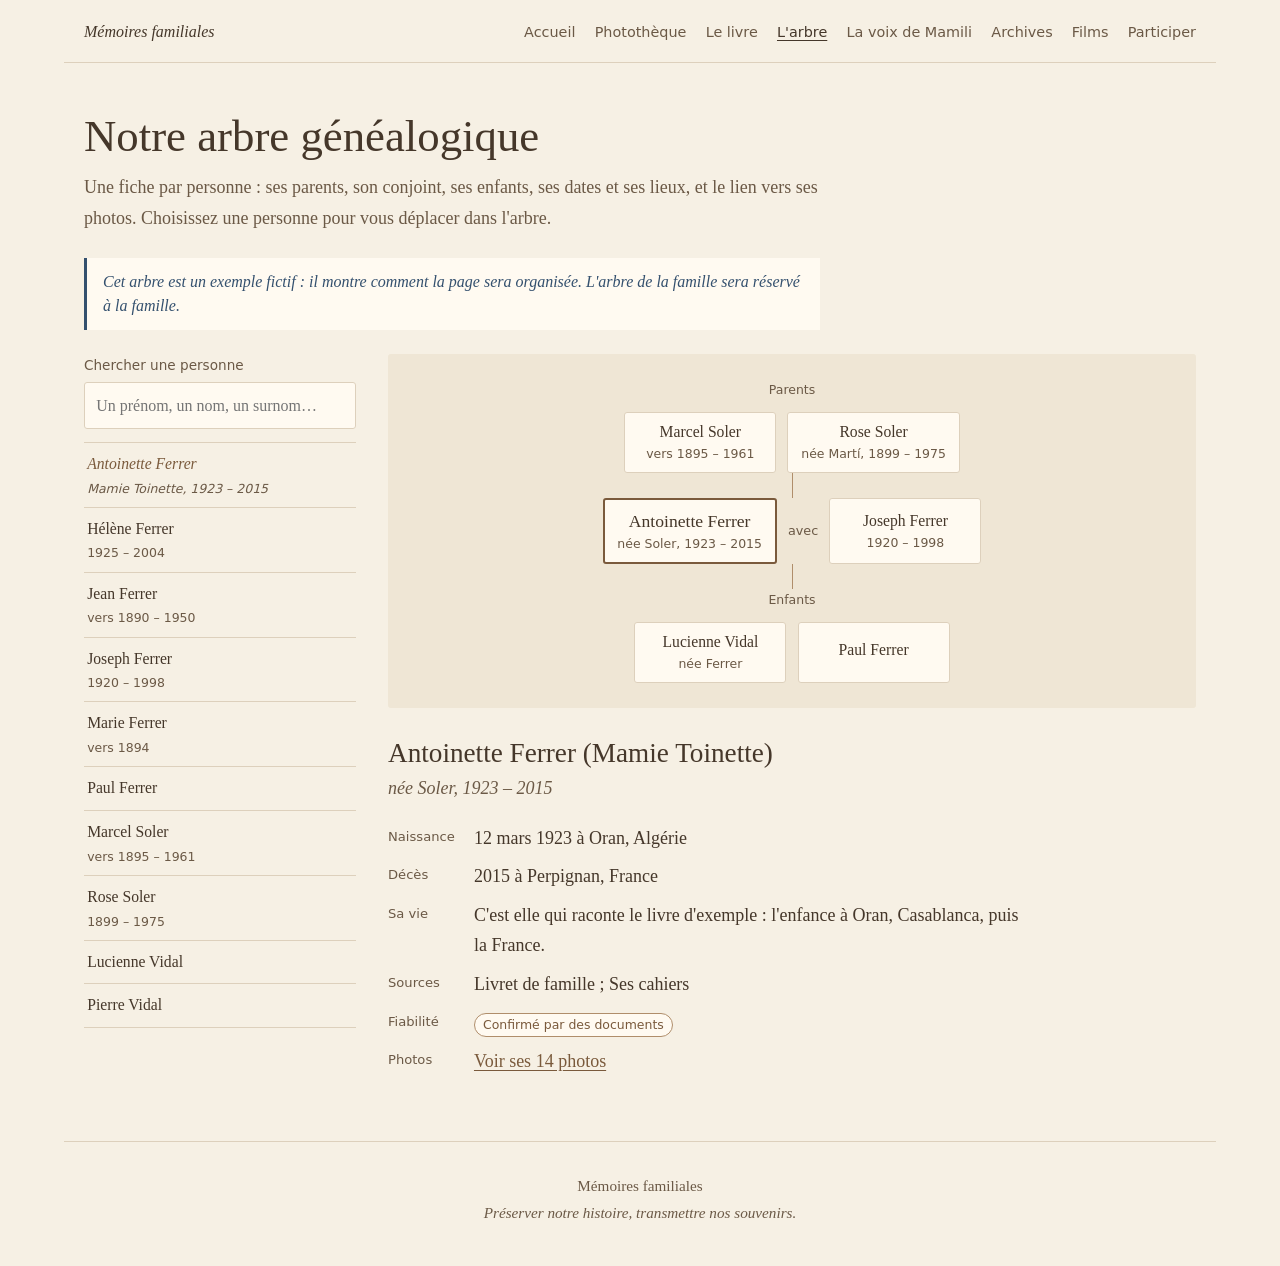
==== arbre/index.html @ 94284a83 "Structure des autres rubriques : livre, arbre, voix, archives, films, participer - Menu commun const" ====
<!DOCTYPE html>
<html lang="fr">
<head>
<meta charset="UTF-8">
<meta name="viewport" content="width=device-width, initial-scale=1">
<title>Arbre généalogique — Mémoires familiales</title>
<meta name="description" content="L'arbre généalogique de la famille : une fiche par personne, avec ses liens de parenté et ses photos.">
<meta name="robots" content="noindex">
<link rel="icon" href="../assets/img/favicon.svg" type="image/svg+xml">
<link rel="stylesheet" href="../assets/css/site.css">
<link rel="stylesheet" href="../assets/css/rubriques.css">
</head>
<body data-racine="../" data-page="arbre">

<header class="bandeau">
  <a class="bandeau__nom" href="../index.html">Mémoires familiales</a>
  <nav aria-label="Navigation principale" data-nav><a href="../index.html">Accueil</a></nav>
</header>

<main class="page arbre">
  <div class="tete">
    <h1>Notre arbre généalogique</h1>
    <p class="resume">Une fiche par personne : ses parents, son conjoint, ses enfants, ses dates et ses lieux, et le lien vers ses photos. Choisissez une personne pour vous déplacer dans l'arbre.</p>
  </div>

  <p class="avis" id="avis" hidden></p>

  <div class="arbre-grille">
    <details class="index-personnes" id="index-personnes" open>
      <summary>Toutes les personnes</summary>
      <div class="champ-recherche">
        <label for="q-personne">Chercher une personne</label>
        <input id="q-personne" type="search" autocomplete="off" placeholder="Un prénom, un nom, un surnom…">
      </div>
      <ul class="liste-personnes" id="liste-personnes"></ul>
    </details>
    <div>
      <div class="famille" id="famille" aria-live="polite"></div>
      <article class="fiche-personne" id="fiche-personne"></article>
    </div>
  </div>
</main>

<footer class="pied">
  <p>Mémoires familiales</p>
  <em>Préserver notre histoire, transmettre nos souvenirs.</em>
</footer>

<script src="../assets/js/site.js"></script>
<script src="../data/demo/arbre.js"></script>
<script src="../prive/arbre.js" onerror="this.remove()"></script>
<script src="../data/demo/photos.js"></script>
<script src="../prive/photos.js" onerror="this.remove()"></script>
<script src="../assets/js/arbre.js"></script>
</body>
</html>
---- assets/css/site.css ----
/* Mémoires familiales — styles communs
   Palette tirée du livre : papier, encre sépia, café au lait, et le bleu
   du stylo qui a écrit au dos des photos. */

:root {
  --papier: #f6f0e4;
  --carton: #fffaf1;
  --encre: #45372a;
  --encre-douce: #6b5946;
  --cafe: #b08e6b;
  --cafe-fonce: #7a5a3c;
  --filet: #ddd0bc;
  --stylo: #34506e;

  --serif: "Iowan Old Style", "Palatino Linotype", Palatino, "Book Antiqua", Georgia, serif;
  --sans: system-ui, -apple-system, "Segoe UI", Roboto, "Helvetica Neue", sans-serif;

  --mesure: 36rem;
  --large: 72rem;
}

*, *::before, *::after { box-sizing: border-box; }

html { -webkit-text-size-adjust: 100%; }

body {
  margin: 0;
  background: var(--papier);
  color: var(--encre);
  font-family: var(--serif);
  font-size: 1.125rem;
  line-height: 1.7;
}

img { max-width: 100%; display: block; }

[hidden] { display: none !important; }

a { color: var(--cafe-fonce); text-underline-offset: 0.18em; text-decoration-thickness: 1px; }
a:hover { color: var(--encre); }

:focus-visible {
  outline: 2px solid var(--stylo);
  outline-offset: 3px;
  border-radius: 2px;
}

.visuellement-cache {
  position: absolute !important;
  width: 1px; height: 1px;
  overflow: hidden;
  clip: rect(0 0 0 0);
  white-space: nowrap;
}

/* ---------- Bandeau du site ---------- */

.bandeau {
  position: relative;
  display: flex;
  align-items: baseline;
  justify-content: space-between;
  gap: 1rem;
  max-width: var(--large);
  margin: 0 auto;
  padding: 1.1rem 1.25rem;
  border-bottom: 1px solid var(--filet);
}

.bandeau__nom {
  flex: none;
  font-size: 1rem;
  font-style: italic;
  color: var(--encre);
  text-decoration: none;
}

.bandeau nav ul {
  display: flex;
  flex-wrap: wrap;
  justify-content: flex-end;
  gap: 0.3rem 1.2rem;
  margin: 0;
  padding: 0;
  list-style: none;
  font-family: var(--sans);
  font-size: 0.9rem;
}

.bandeau nav a { color: var(--encre-douce); text-decoration: none; white-space: nowrap; }
.bandeau nav a:hover { color: var(--encre); text-decoration: underline; }
.bandeau nav a[aria-current="page"] { color: var(--encre); text-decoration: underline; }

.menu-bouton {
  display: none;
  padding: 0.35rem 0.8rem;
  border: 1px solid var(--filet);
  border-radius: 3px;
  background: var(--carton);
  color: var(--encre);
  font-family: var(--sans);
  font-size: 0.9rem;
  cursor: pointer;
}

@media (max-width: 62rem) {
  .bandeau { align-items: center; }
  .menu-bouton { display: inline-block; }
  .bandeau nav ul {
    position: absolute;
    top: 100%;
    left: 0;
    right: 0;
    z-index: 30;
    display: none;
    flex-direction: column;
    gap: 0;
    padding: 0.4rem 1.25rem 0.8rem;
    background: var(--papier);
    border-bottom: 1px solid var(--filet);
    box-shadow: 0 8px 16px rgba(69, 55, 42, 0.12);
    font-size: 1rem;
  }
  .bandeau nav ul.ouvert { display: flex; }
  .bandeau nav li a { display: block; padding: 0.6rem 0; border-bottom: 1px solid var(--filet); }
  .bandeau nav li:last-child a { border-bottom: 0; }
}

/* ---------- En-tête des pages intérieures ---------- */

.page {
  max-width: var(--large);
  margin: 0 auto;
  padding: 0 1.25rem;
}

.tete { padding: 3rem 0 1.5rem; max-width: 46rem; }

.tete h1 {
  margin: 0;
  font-size: clamp(2rem, 5vw, 2.8rem);
  font-weight: normal;
  line-height: 1.15;
}

.resume { margin: 0.6rem 0 0; color: var(--encre-douce); }

.avis {
  margin: 0 0 1.5rem;
  padding: 0.75rem 1rem;
  max-width: 46rem;
  border-left: 3px solid var(--stylo);
  background: var(--carton);
  color: var(--stylo);
  font-size: 1rem;
  font-style: italic;
  line-height: 1.5;
}

@media (max-width: 46rem) {
  .tete { padding-top: 2rem; }
}

/* ---------- Pied de page ---------- */

.pied {
  max-width: var(--large);
  margin: 4rem auto 0;
  padding: 2rem 1.25rem 2.5rem;
  border-top: 1px solid var(--filet);
  text-align: center;
  color: var(--encre-douce);
  font-size: 0.95rem;
  line-height: 1.6;
}

.pied p { margin: 0; }
.pied em { display: block; margin-top: 0.2rem; }

/* ---------- Boutons ---------- */

.bouton {
  display: inline-block;
  padding: 0.6rem 1.1rem;
  border: 1px solid var(--cafe-fonce);
  border-radius: 3px;
  background: var(--cafe-fonce);
  color: var(--carton);
  font-family: var(--sans);
  font-size: 0.95rem;
  text-decoration: none;
  cursor: pointer;
}

.bouton:hover { background: var(--encre); border-color: var(--encre); color: var(--carton); }

.bouton--discret {
  background: transparent;
  color: var(--cafe-fonce);
}

.bouton--discret:hover { background: var(--carton); color: var(--encre); border-color: var(--encre); }

/* bouton qui a l'air d'un lien */
.lien-effacer {
  padding: 0.25rem 0.4rem;
  border: 0;
  background: none;
  color: var(--cafe-fonce);
  font-family: var(--sans);
  font-size: 0.85rem;
  text-decoration: underline;
  text-underline-offset: 0.18em;
  cursor: pointer;
}

@media (prefers-reduced-motion: reduce) {
  *, *::before, *::after {
    animation-duration: 0.01ms !important;
    animation-iteration-count: 1 !important;
    transition-duration: 0.01ms !important;
  }
}
---- assets/css/rubriques.css ----
/* Rubriques : le livre, l'arbre, la voix, les archives, les films, participer */

.bloc { margin: 2.5rem 0 0; }
.bloc > h2, .intertitre {
  margin: 0 0 1rem;
  font-size: 1.45rem;
  font-weight: normal;
}

.etiquette {
  display: inline-block;
  padding: 0.1rem 0.5rem;
  border: 1px solid var(--filet);
  border-radius: 999px;
  background: var(--carton);
  color: var(--encre-douce);
  font-family: var(--sans);
  font-size: 0.78rem;
  line-height: 1.5;
  white-space: nowrap;
}

.etiquette--prete { border-color: var(--cafe); color: var(--cafe-fonce); }

.liens-croises {
  display: flex;
  flex-wrap: wrap;
  gap: 0.2rem 1rem;
  margin-top: 0.3rem;
  font-family: var(--sans);
  font-size: 0.85rem;
}

.liens-croises a { color: var(--cafe-fonce); }

.champ-recherche { display: grid; gap: 0.35rem; max-width: 30rem; }
.champ-recherche label, .formulaire label > span, .formulaire legend {
  font-family: var(--sans);
  font-size: 0.85rem;
  color: var(--encre-douce);
}

.champ-recherche input, .formulaire input[type="text"], .formulaire select, .formulaire textarea {
  width: 100%;
  padding: 0.55rem 0.7rem;
  border: 1px solid var(--filet);
  border-radius: 3px;
  background: var(--carton);
  color: var(--encre);
  font: inherit;
  font-size: 1rem;
}

.champ-recherche input:focus, .formulaire input:focus, .formulaire select:focus, .formulaire textarea:focus {
  border-color: var(--cafe-fonce);
  outline: none;
  box-shadow: 0 0 0 2px rgba(52, 80, 110, 0.35);
}

.discret { color: var(--encre-douce); font-size: 0.95rem; }
.vide-rubrique { padding: 2rem 0; color: var(--encre-douce); font-style: italic; }

/* ---------- Le livre : le sommaire ---------- */

.sommaire-livre { max-width: 46rem; }

.sommaire-livre .liminaire,
.sommaire-livre .chapitre {
  padding: 0.75rem 0;
  border-bottom: 1px solid var(--filet);
}

.sommaire-livre .ligne {
  display: flex;
  align-items: baseline;
  gap: 0.6rem;
}

.sommaire-livre .ligne::after {
  content: "";
  order: 2;
  flex: 1;
  min-width: 1.5rem;
  border-bottom: 1px dotted var(--cafe);
  transform: translateY(-0.3em);
}

.sommaire-livre .numero {
  flex: none;
  min-width: 2.2rem;
  font-family: var(--sans);
  font-size: 0.85rem;
  color: var(--encre-douce);
}

.sommaire-livre .titre-chapitre { font-size: 1.08rem; }
.sommaire-livre .page-livre { order: 3; font-family: var(--sans); font-size: 0.85rem; color: var(--encre-douce); white-space: nowrap; }
.sommaire-livre .liens-croises { padding-left: 2.8rem; }

.partie { margin-top: 2.2rem; }
.partie h2 {
  margin: 0 0 0.3rem;
  padding-bottom: 0.5rem;
  border-bottom: 1px solid var(--cafe);
  font-size: 1.35rem;
  font-weight: normal;
}

.partie h2 small {
  display: block;
  font-family: var(--sans);
  font-size: 0.8rem;
  color: var(--encre-douce);
}

/* ---------- L'arbre ---------- */

.arbre-grille {
  display: grid;
  grid-template-columns: minmax(14rem, 17rem) minmax(0, 1fr);
  gap: 2rem;
  align-items: start;
}

.index-personnes { position: sticky; top: 1rem; }
.index-personnes summary { display: none; }

.liste-personnes {
  max-height: 70vh;
  overflow: auto;
  margin: 0.8rem 0 0;
  padding: 0;
  list-style: none;
  border-top: 1px solid var(--filet);
}

.liste-personnes button {
  display: block;
  width: 100%;
  padding: 0.5rem 0.2rem;
  border: 0;
  border-bottom: 1px solid var(--filet);
  background: none;
  color: var(--encre);
  font: inherit;
  font-size: 0.98rem;
  text-align: left;
  cursor: pointer;
}

.liste-personnes button small { display: block; font-family: var(--sans); font-size: 0.78rem; color: var(--encre-douce); }
.liste-personnes button:hover { color: var(--cafe-fonce); }
.liste-personnes button[aria-current="true"] { color: var(--cafe-fonce); font-style: italic; }

.famille {
  display: grid;
  gap: 1.6rem;
  padding: 1.6rem 1rem;
  background: #efe6d5;
  border-radius: 3px;
}

.rang { position: relative; display: flex; flex-wrap: wrap; justify-content: center; gap: 0.7rem; }
.rang + .rang::before {
  content: "";
  position: absolute;
  top: -1.6rem;
  left: 50%;
  height: 1.6rem;
  border-left: 1px solid var(--cafe);
}

.rang__titre {
  flex-basis: 100%;
  text-align: center;
  font-family: var(--sans);
  font-size: 0.78rem;
  color: var(--encre-douce);
}

.carte-personne {
  min-width: 9.5rem;
  max-width: 15rem;
  padding: 0.6rem 0.8rem;
  border: 1px solid var(--filet);
  border-radius: 3px;
  background: var(--carton);
  color: var(--encre);
  font: inherit;
  font-size: 0.98rem;
  line-height: 1.3;
  text-align: center;
  cursor: pointer;
}

.carte-personne small { display: block; margin-top: 0.2rem; font-family: var(--sans); font-size: 0.78rem; color: var(--encre-douce); }
.carte-personne:hover { border-color: var(--cafe-fonce); }
.carte-personne--centre { border: 2px solid var(--cafe-fonce); cursor: default; font-size: 1.1rem; }
.carte-personne--vide { border-style: dashed; color: var(--encre-douce); cursor: default; font-style: italic; }
.lien-union { align-self: center; font-family: var(--sans); font-size: 0.8rem; color: var(--encre-douce); }

.fiche-personne { margin-top: 1.8rem; max-width: 40rem; }
.fiche-personne h2 { margin: 0; font-size: 1.7rem; font-weight: normal; line-height: 1.2; }
.fiche-personne .sous-nom { margin: 0.2rem 0 0; font-style: italic; color: var(--encre-douce); }
.fiche-personne dl { margin: 1.2rem 0 0; display: grid; grid-template-columns: max-content 1fr; gap: 0.5rem 1.2rem; }
.fiche-personne dt { font-family: var(--sans); font-size: 0.82rem; color: var(--encre-douce); padding-top: 0.2rem; }
.fiche-personne dd { margin: 0; }

/* ---------- La voix ---------- */

.groupe-chapitre { margin-top: 2.2rem; }
.groupe-chapitre > h2 { margin: 0 0 0.8rem; font-size: 1.3rem; font-weight: normal; }
.groupe-chapitre > h2 small { display: block; font-family: var(--sans); font-size: 0.8rem; color: var(--encre-douce); }

.extrait {
  display: grid;
  gap: 0.6rem;
  padding: 1.2rem 1.3rem;
  margin-bottom: 1rem;
  background: var(--carton);
  border: 1px solid var(--filet);
  border-radius: 3px;
  max-width: 46rem;
}

.extrait h3 { margin: 0; font-size: 1.2rem; font-weight: normal; }
.extrait .meta { font-family: var(--sans); font-size: 0.82rem; color: var(--encre-douce); }
.extrait p { margin: 0; line-height: 1.6; }
.extrait audio { width: 100%; }

.audio-absent {
  display: flex;
  align-items: center;
  gap: 0.6rem;
  padding: 0.6rem 0.8rem;
  border: 1px dashed var(--cafe);
  border-radius: 999px;
  font-family: var(--sans);
  font-size: 0.85rem;
  color: var(--encre-douce);
}

.audio-absent::before {
  content: "";
  width: 0;
  height: 0;
  border-left: 0.6rem solid var(--cafe);
  border-top: 0.38rem solid transparent;
  border-bottom: 0.38rem solid transparent;
}

.extrait details summary { cursor: pointer; font-family: var(--sans); font-size: 0.88rem; color: var(--cafe-fonce); }
.transcription {
  margin: 0.7rem 0 0;
  padding-left: 1rem;
  border-left: 2px solid var(--cafe);
  font-style: italic;
  line-height: 1.75;
}

/* ---------- Les archives ---------- */

.choix-type { display: flex; flex-wrap: wrap; gap: 0.45rem; margin: 1rem 0 0; }

.choix-type button {
  padding: 0.3rem 0.8rem;
  border: 1px solid var(--filet);
  border-radius: 999px;
  background: var(--carton);
  color: var(--encre);
  font-family: var(--sans);
  font-size: 0.85rem;
  cursor: pointer;
}

.choix-type button[aria-pressed="true"] { border-color: var(--cafe-fonce); background: var(--cafe-fonce); color: var(--carton); }

.grille-documents {
  display: grid;
  grid-template-columns: repeat(auto-fill, minmax(17rem, 1fr));
  gap: 1.2rem;
  margin: 1.5rem 0 0;
  padding: 0;
  list-style: none;
}

.document {
  display: grid;
  grid-template-rows: auto 1fr;
  height: 100%;
  border: 1px solid var(--filet);
  border-radius: 3px;
  background: var(--carton);
  overflow: hidden;
}

.document__visuel {
  display: grid;
  place-items: center;
  aspect-ratio: 5 / 2;
  background: #efe6d5;
}

.document__visuel svg { width: 3.4rem; height: 3.4rem; }
.document__visuel img { width: 100%; height: 100%; object-fit: cover; }
.document__texte { padding: 0.9rem 1rem 1.1rem; }
.document h3 { margin: 0.35rem 0 0; font-size: 1.1rem; font-weight: normal; line-height: 1.3; }
.document .meta { margin: 0.3rem 0 0; font-family: var(--sans); font-size: 0.82rem; color: var(--encre-douce); }
.document details { margin-top: 0.6rem; }
.document summary { cursor: pointer; font-family: var(--sans); font-size: 0.85rem; color: var(--cafe-fonce); }
.document details p { margin: 0.5rem 0 0; font-size: 0.98rem; line-height: 1.55; }

/* ---------- Les films ---------- */

.film {
  display: grid;
  grid-template-columns: minmax(0, 1.1fr) minmax(0, 1fr);
  gap: 1.5rem;
  padding: 1.4rem 0;
  border-bottom: 1px solid var(--filet);
}

.ecran {
  position: relative;
  display: grid;
  place-items: center;
  aspect-ratio: 4 / 3;
  border: 6px solid #2f261d;
  border-radius: 4px;
  background: radial-gradient(ellipse at center, #b59a76 0%, #6f5a43 70%, #3d3125 100%);
  color: #f6f0e4;
}

.ecran video { width: 100%; height: 100%; object-fit: contain; background: #1d1813; }
.ecran__lecture {
  width: 0;
  height: 0;
  border-left: 1.6rem solid rgba(246, 240, 228, 0.85);
  border-top: 1rem solid transparent;
  border-bottom: 1rem solid transparent;
  margin-left: 0.4rem;
}

.ecran__statut {
  position: absolute;
  left: 0.7rem;
  bottom: 0.6rem;
  font-family: var(--sans);
  font-size: 0.8rem;
}

.film h2 { margin: 0; font-size: 1.4rem; font-weight: normal; }
.film .meta { margin: 0.3rem 0 0; font-family: var(--sans); font-size: 0.85rem; color: var(--encre-douce); }
.film p { margin: 0.7rem 0 0; }
.sequences { margin: 0.9rem 0 0; padding: 0; list-style: none; }
.sequences li { display: flex; align-items: baseline; gap: 0.8rem; padding: 0.35rem 0; border-bottom: 1px dotted var(--filet); }
.sequences time { min-width: 3rem; font-family: var(--sans); font-size: 0.85rem; color: var(--encre-douce); }

/* ---------- Participer ---------- */

.formulaire { display: grid; gap: 1.3rem; max-width: 38rem; margin-top: 1rem; }
.formulaire fieldset { margin: 0; padding: 0; border: 0; }
.formulaire legend { margin-bottom: 0.5rem; }
.formulaire label { display: grid; gap: 0.35rem; }
.formulaire textarea { min-height: 8rem; resize: vertical; line-height: 1.5; }

.types-contribution { display: grid; grid-template-columns: repeat(auto-fit, minmax(15rem, 1fr)); gap: 0.6rem; }

.types-contribution label {
  display: flex;
  gap: 0.6rem;
  align-items: flex-start;
  padding: 0.75rem 0.9rem;
  border: 1px solid var(--filet);
  border-radius: 3px;
  background: var(--carton);
  cursor: pointer;
}

.types-contribution label:has(input:checked) { border-color: var(--cafe-fonce); box-shadow: inset 0 0 0 1px var(--cafe-fonce); }
.types-contribution input { margin-top: 0.3rem; accent-color: var(--cafe-fonce); }
.types-contribution strong { display: block; font-weight: normal; font-size: 1.02rem; }
.types-contribution small { display: block; font-size: 0.9rem; color: var(--encre-douce); line-height: 1.4; }

.message-pret {
  max-width: 38rem;
  margin-top: 2rem;
  padding: 1.2rem 1.3rem;
  border: 1px solid var(--cafe);
  border-radius: 3px;
  background: var(--carton);
}

.message-pret h2 { margin: 0 0 0.6rem; font-size: 1.25rem; font-weight: normal; }
.message-pret pre {
  margin: 0 0 1rem;
  padding: 0.9rem 1rem;
  background: var(--papier);
  border-radius: 3px;
  font-family: var(--serif);
  font-size: 1rem;
  line-height: 1.6;
  white-space: pre-wrap;
}

.confirmation { margin: 0.6rem 0 0; font-family: var(--sans); font-size: 0.88rem; color: var(--stylo); }

/* ---------- Petits écrans ---------- */

@media (max-width: 52rem) {
  .arbre-grille { grid-template-columns: 1fr; gap: 1.2rem; }
  .index-personnes { position: static; }
  .index-personnes summary {
    display: list-item;
    cursor: pointer;
    font-family: var(--sans);
    font-size: 0.92rem;
    color: var(--cafe-fonce);
  }
  .liste-personnes { max-height: 50vh; }
  .film { grid-template-columns: 1fr; gap: 1rem; }
  .fiche-personne dl { grid-template-columns: 1fr; gap: 0.15rem; }
  .fiche-personne dd { margin-bottom: 0.6rem; }
  .famille { padding: 1.2rem 0.6rem; }
  .carte-personne { min-width: 8rem; }
  .lien-union { flex-basis: 100%; text-align: center; }
}
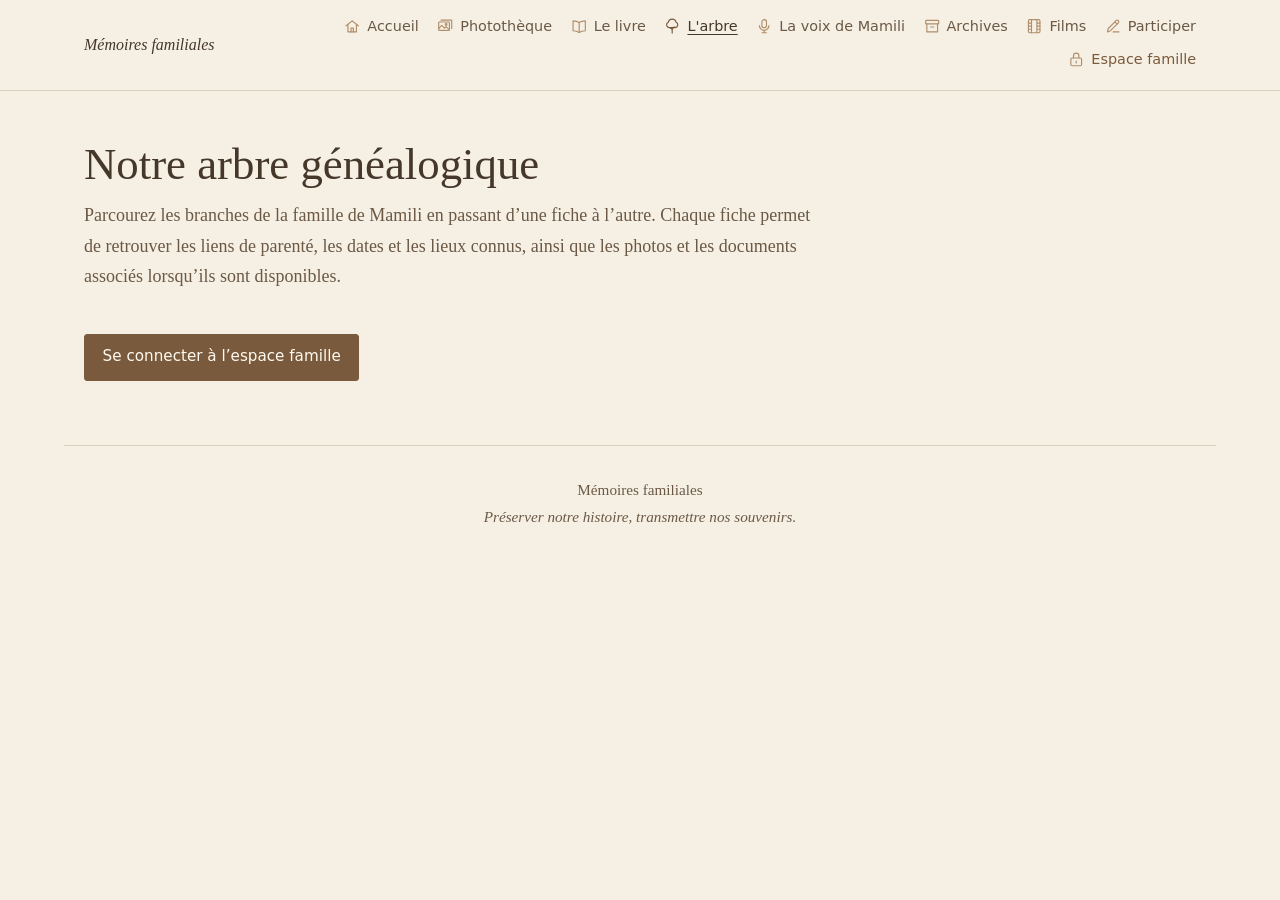
==== commit 72d08fbe: "Présenter les rubriques publiques et inviter à rejoindre l’espace famille" ====
--- a/arbre/index.html
+++ b/arbre/index.html
@@ -17,6 +17,15 @@
   <nav aria-label="Navigation principale" data-nav><a href="../index.html">Accueil</a></nav>
 </header>
 
+<main class="page arbre">
+  <div class="tete">
+    <h1>Notre arbre généalogique</h1>
+    <p class="resume">Parcourez les branches de la famille de Mamili en passant d’une fiche à l’autre. Chaque fiche permet de retrouver les liens de parenté, les dates et les lieux connus, ainsi que les photos et les documents associés lorsqu’ils sont disponibles.</p>
+  </div>
+  <p><a class="bouton" href="https://espace-famille.pages.dev/">Se connecter à l’espace famille</a></p>
+</main>
+
+<template data-rubrique-famille>
 <main class="page arbre">
   <div class="tete">
     <h1>Notre arbre généalogique</h1>
@@ -40,6 +49,12 @@
     </div>
   </div>
 </main>
+<script data-src="../data/demo/arbre.js"></script>
+<script data-src="../prive/arbre.js"></script>
+<script data-src="../data/demo/photos.js"></script>
+<script data-src="../prive/photos.js"></script>
+<script data-src="../assets/js/arbre.js"></script>
+</template>
 
 <footer class="pied">
   <p>Mémoires familiales</p>
@@ -47,10 +62,5 @@
 </footer>
 
 <script src="../assets/js/site.js"></script>
-<script src="../data/demo/arbre.js"></script>
-<script src="../prive/arbre.js" onerror="this.remove()"></script>
-<script src="../data/demo/photos.js"></script>
-<script src="../prive/photos.js" onerror="this.remove()"></script>
-<script src="../assets/js/arbre.js"></script>
 </body>
 </html>
--- a/assets/css/site.css
+++ b/assets/css/site.css
@@ -55,17 +55,27 @@
 
 /* ---------- Bandeau du site ---------- */
 
+/* La barre du haut reste visible pendant le défilement (iPhone compris) */
 .bandeau {
-  position: relative;
+  position: -webkit-sticky;
+  position: sticky;
+  top: 0;
+  z-index: 40;
   display: flex;
-  align-items: baseline;
+  align-items: center;
   justify-content: space-between;
   gap: 1rem;
-  max-width: var(--large);
-  margin: 0 auto;
-  padding: 1.1rem 1.25rem;
+  padding: 0.85rem max(1.25rem, calc((100% - var(--large)) / 2 + 1.25rem));
+  background: rgba(246, 240, 228, 0.96);
+  -webkit-backdrop-filter: saturate(1.2) blur(8px);
+  backdrop-filter: saturate(1.2) blur(8px);
   border-bottom: 1px solid var(--filet);
-}
+  transition: box-shadow 0.2s ease;
+}
+
+.bandeau.defile { box-shadow: 0 2px 10px rgba(69, 55, 42, 0.1); }
+
+html { scroll-padding-top: 4.5rem; }
 
 .bandeau__nom {
   flex: none;
@@ -79,7 +89,7 @@
   display: flex;
   flex-wrap: wrap;
   justify-content: flex-end;
-  gap: 0.3rem 1.2rem;
+  gap: 0.3rem 1.1rem;
   margin: 0;
   padding: 0;
   list-style: none;
@@ -87,7 +97,19 @@
   font-size: 0.9rem;
 }
 
-.bandeau nav a { color: var(--encre-douce); text-decoration: none; white-space: nowrap; }
+.bandeau nav a {
+  display: inline-flex;
+  align-items: center;
+  gap: 0.35rem;
+  color: var(--encre-douce);
+  text-decoration: none;
+  white-space: nowrap;
+}
+
+.bandeau nav .icone { display: inline-flex; color: var(--cafe); }
+.bandeau nav .icone svg { width: 1.15rem; height: 1.15rem; }
+.bandeau nav a:hover .icone,
+.bandeau nav a[aria-current="page"] .icone { color: var(--cafe-fonce); }
 .bandeau nav a:hover { color: var(--encre); text-decoration: underline; }
 .bandeau nav a[aria-current="page"] { color: var(--encre); text-decoration: underline; }
 
@@ -103,8 +125,7 @@
   cursor: pointer;
 }
 
-@media (max-width: 62rem) {
-  .bandeau { align-items: center; }
+@media (max-width: 72rem) {
   .menu-bouton { display: inline-block; }
   .bandeau nav ul {
     position: absolute;
@@ -118,11 +139,16 @@
     padding: 0.4rem 1.25rem 0.8rem;
     background: var(--papier);
     border-bottom: 1px solid var(--filet);
+    max-height: calc(100vh - 4rem);
+    overflow-y: auto;
+    padding-left: max(1.25rem, env(safe-area-inset-left));
+    padding-right: max(1.25rem, env(safe-area-inset-right));
     box-shadow: 0 8px 16px rgba(69, 55, 42, 0.12);
     font-size: 1rem;
   }
   .bandeau nav ul.ouvert { display: flex; }
-  .bandeau nav li a { display: block; padding: 0.6rem 0; border-bottom: 1px solid var(--filet); }
+  .bandeau nav li a { display: flex; gap: 0.7rem; padding: 0.65rem 0; border-bottom: 1px solid var(--filet); }
+  .bandeau nav .icone svg { width: 1.3rem; height: 1.3rem; }
   .bandeau nav li:last-child a { border-bottom: 0; }
 }
 
@@ -221,3 +247,18 @@
     transition-duration: 0.01ms !important;
   }
 }
+
+/* Espace famille : mention à côté du nom du site, lien depuis le site public */
+.mention-espace {
+  margin-left: 0.6rem;
+  padding: 0.1rem 0.55rem;
+  border: 1px solid var(--cafe);
+  border-radius: 999px;
+  font-family: var(--sans);
+  font-size: 0.72rem;
+  font-style: normal;
+  color: var(--cafe-fonce);
+  vertical-align: 0.2em;
+  white-space: nowrap;
+}
+.bandeau nav .lien-espace a { color: var(--cafe-fonce); }
--- a/assets/css/rubriques.css
+++ b/assets/css/rubriques.css
@@ -32,6 +32,7 @@
 }
 
 .liens-croises a { color: var(--cafe-fonce); }
+.liens-croises > span { color: var(--encre-douce); }
 
 .champ-recherche { display: grid; gap: 0.35rem; max-width: 30rem; }
 .champ-recherche label, .formulaire label > span, .formulaire legend {
@@ -85,6 +86,8 @@
   transform: translateY(-0.3em);
 }
 
+.sommaire-livre .ligne--seule::after { display: none; }
+
 .sommaire-livre .numero {
   flex: none;
   min-width: 2.2rem;
@@ -99,6 +102,10 @@
 
 .partie { margin-top: 2.2rem; }
 .partie h2 {
+  display: flex;
+  flex-wrap: wrap;
+  align-items: baseline;
+  gap: 0 0.8rem;
   margin: 0 0 0.3rem;
   padding-bottom: 0.5rem;
   border-bottom: 1px solid var(--cafe);
@@ -107,11 +114,14 @@
 }
 
 .partie h2 small {
-  display: block;
+  flex-basis: 100%;
   font-family: var(--sans);
   font-size: 0.8rem;
   color: var(--encre-douce);
 }
+
+.partie h2 .titre-partie { flex: 1; }
+.partie h2 .page-livre { font-family: var(--sans); font-size: 0.85rem; color: var(--encre-douce); white-space: nowrap; }
 
 /* ---------- L'arbre ---------- */
 
@@ -256,7 +266,49 @@
   border-left: 2px solid var(--cafe);
   font-style: italic;
   line-height: 1.75;
-}
+  white-space: pre-line;
+}
+.extrait .note-transcription { margin-top: 0.6rem; }
+
+/* Filtres de la voix */
+.filtres-voix { display: grid; grid-template-columns: minmax(0, 2fr) minmax(0, 1fr) minmax(0, 1.2fr); gap: 0.8rem 1rem; max-width: 52rem; align-items: end; }
+.filtres-voix .champ { display: grid; gap: 0.35rem; }
+.filtres-voix .champ-recherche { max-width: none; }
+.filtres-voix label { font-family: var(--sans); font-size: 0.85rem; color: var(--encre-douce); }
+.filtres-voix select {
+  width: 100%;
+  padding: 0.55rem 0.6rem;
+  border: 1px solid var(--filet);
+  border-radius: 3px;
+  background: var(--carton);
+  color: var(--encre);
+  font-family: var(--sans);
+  font-size: 0.92rem;
+}
+.filtres-voix select:focus { border-color: var(--cafe-fonce); outline: none; box-shadow: 0 0 0 2px rgba(52, 80, 110, 0.35); }
+@media (max-width: 46rem) { .filtres-voix { grid-template-columns: 1fr 1fr; } .filtres-voix .champ-recherche { grid-column: 1 / -1; } }
+
+/* Fiche d'un extrait */
+.extrait__tete { display: flex; flex-wrap: wrap; align-items: baseline; gap: 0.3rem 0.7rem; }
+.extrait .meta strong { font-weight: 600; color: var(--encre); }
+.etiquette--complement { border-color: var(--cafe); color: var(--cafe-fonce); }
+.etiquette--version-a-verifier { border-color: var(--stylo); color: var(--stylo); }
+.etiquette--hors-livre { border-style: dashed; border-color: var(--cafe); color: var(--cafe-fonce); }
+.divergence {
+  display: grid;
+  gap: 0.3rem;
+  padding: 0.6rem 0.85rem;
+  border-left: 3px solid var(--stylo);
+  background: rgba(52, 80, 110, 0.06);
+}
+.divergence strong { font-family: var(--sans); font-size: 0.82rem; font-weight: 600; color: var(--stylo); }
+.divergence p { font-size: 0.95rem; }
+.extrait .note-extrait { font-style: italic; }
+.details-origine dl.origine { display: grid; grid-template-columns: max-content minmax(0, 1fr); gap: 0.25rem 0.9rem; margin: 0.6rem 0 0.4rem; font-family: var(--sans); font-size: 0.84rem; }
+.details-origine dt { color: var(--encre-douce); }
+.details-origine dd { margin: 0; overflow-wrap: anywhere; }
+@media (max-width: 34rem) { .details-origine dl.origine { grid-template-columns: 1fr; } .details-origine dd { margin-bottom: 0.4rem; } }
+.groupe-hors-livre { margin-top: 3rem; padding-top: 1.4rem; border-top: 1px solid var(--cafe); }
 
 /* ---------- Les archives ---------- */
 
@@ -404,6 +456,65 @@
 }
 
 .confirmation { margin: 0.6rem 0 0; font-family: var(--sans); font-size: 0.88rem; color: var(--stylo); }
+
+.pot-de-miel { position: absolute; left: -9999px; width: 1px; height: 1px; opacity: 0; }
+
+.etiquette-champ { display: block; margin-bottom: 0.45rem; font-family: var(--sans); font-size: 0.85rem; color: var(--encre-douce); }
+.pieces-jointes .discret { margin: 0.5rem 0 0; font-size: 0.92rem; }
+.pieces-jointes .bouton { display: inline-block; }
+.visuellement-cache:focus-visible + label { outline: 2px solid var(--stylo); outline-offset: 3px; }
+
+.liste-fichiers { margin: 0.7rem 0 0; padding: 0; list-style: none; }
+.liste-fichiers li {
+  display: flex;
+  flex-wrap: wrap;
+  align-items: baseline;
+  gap: 0.2rem 0.8rem;
+  padding: 0.45rem 0;
+  border-bottom: 1px solid var(--filet);
+  font-size: 0.98rem;
+}
+.liste-fichiers .nom-fichier { flex: 1 1 12rem; min-width: 0; overflow-wrap: anywhere; }
+.liste-fichiers .poids-fichier { font-family: var(--sans); font-size: 0.82rem; color: var(--encre-douce); }
+.liste-fichiers .total-fichiers { border-bottom: 0; font-family: var(--sans); font-size: 0.85rem; color: var(--encre-douce); }
+.liste-fichiers .total-fichiers.trop { color: #8a2e1e; }
+
+.coordonnees { display: grid; gap: 0.9rem; }
+.coordonnees .discret { margin: -0.3rem 0 0; font-size: 0.92rem; }
+.deux-colonnes { display: grid; grid-template-columns: repeat(auto-fit, minmax(14rem, 1fr)); gap: 0.9rem; }
+.formulaire input[type="email"], .formulaire input[type="tel"] {
+  width: 100%;
+  padding: 0.55rem 0.7rem;
+  border: 1px solid var(--filet);
+  border-radius: 3px;
+  background: var(--carton);
+  color: var(--encre);
+  font: inherit;
+  font-size: 1rem;
+}
+.formulaire input[type="email"]:focus, .formulaire input[type="tel"]:focus {
+  border-color: var(--cafe-fonce);
+  outline: none;
+  box-shadow: 0 0 0 2px rgba(52, 80, 110, 0.35);
+}
+
+.erreur {
+  margin: 0;
+  padding: 0.6rem 0.8rem;
+  border-left: 3px solid #8a2e1e;
+  background: var(--carton);
+  color: #8a2e1e;
+  font-family: var(--sans);
+  font-size: 0.92rem;
+}
+
+.actions { display: flex; flex-wrap: wrap; align-items: center; gap: 0.8rem 1.2rem; }
+.bouton:disabled { opacity: 0.6; cursor: progress; }
+.note-envoi { margin: -0.4rem 0 0; font-size: 0.9rem; }
+
+.merci { max-width: 36rem; padding: 1rem 0 0; }
+.merci p { margin: 0 0 1rem; }
+.merci .actions { margin-top: 1.5rem; }
 
 /* ---------- Petits écrans ---------- */
 
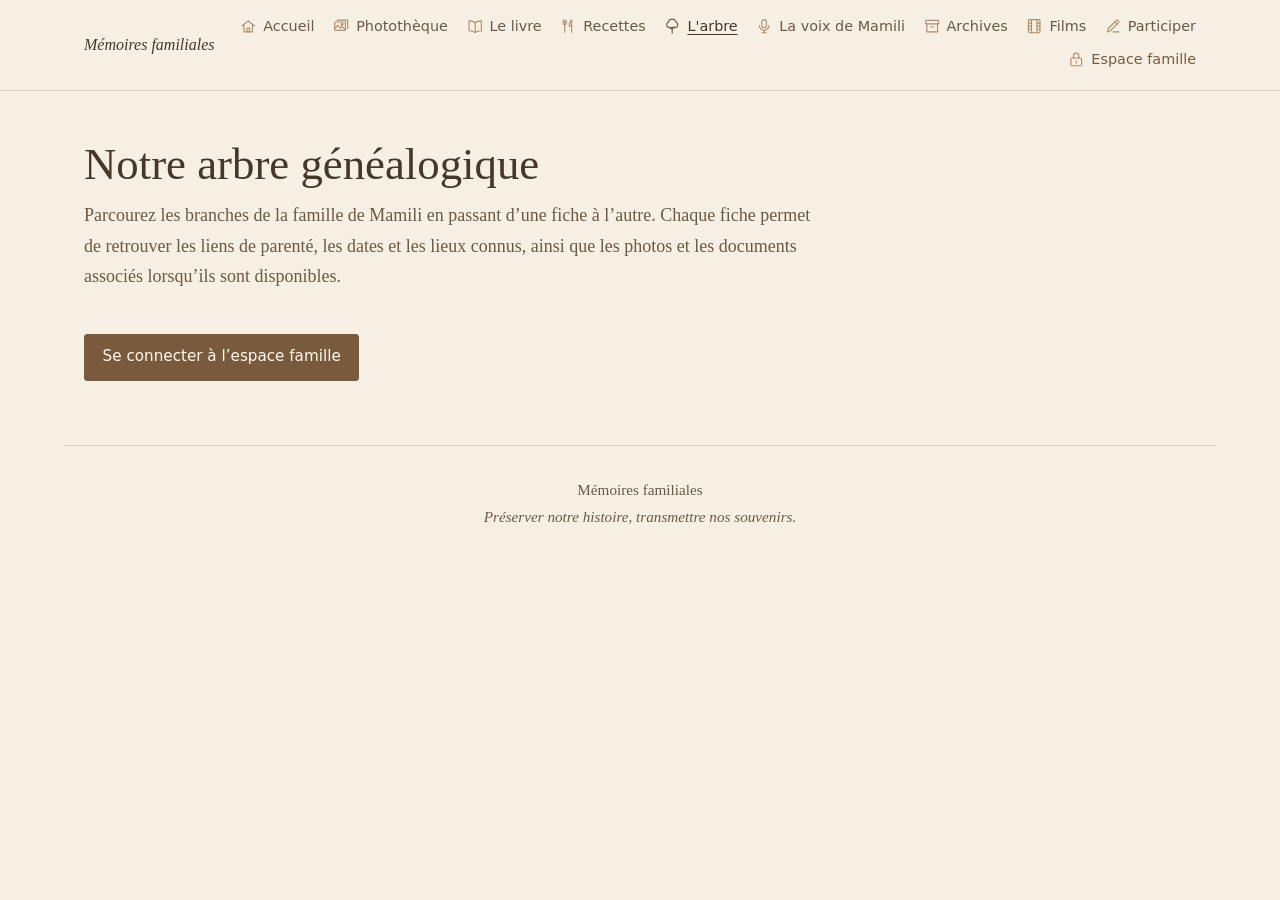
==== commit 3ed26124: "Partager le référentiel des personnes et attribuer les recettes" ====
--- a/arbre/index.html
+++ b/arbre/index.html
@@ -53,6 +53,8 @@
 <script data-src="../prive/arbre.js"></script>
 <script data-src="../data/demo/photos.js"></script>
 <script data-src="../prive/photos.js"></script>
+<script data-src="../prive/identites.js"></script>
+<script data-src="../assets/js/identites.js"></script>
 <script data-src="../assets/js/arbre.js"></script>
 </template>
 
--- a/assets/css/site.css
+++ b/assets/css/site.css
@@ -262,3 +262,43 @@
   white-space: nowrap;
 }
 .bandeau nav .lien-espace a { color: var(--cafe-fonce); }
+
+.recherche-bandeau {
+  display: flex;
+  align-items: stretch;
+  flex: 0 1 13rem;
+  min-width: 10rem;
+  min-height: 2.25rem;
+  background: var(--carton);
+  border: 1px solid var(--filet);
+  border-radius: 4px;
+}
+
+.recherche-bandeau input,
+.recherche-bandeau button {
+  border: 0;
+  border-radius: inherit;
+  background: transparent;
+  color: var(--encre);
+}
+
+.recherche-bandeau input { flex: 1; min-width: 0; padding: 0.35rem 0 0.35rem 0.6rem; font: 1rem var(--sans); }
+.recherche-bandeau button { display: grid; place-items: center; min-width: 2.5rem; padding: 0.3rem; cursor: pointer; }
+.recherche-bandeau button:hover { background: var(--papier); }
+.recherche-bandeau .icone { display: flex; width: 1.2rem; }
+
+html:has(.bandeau--recherche) { scroll-padding-top: 7rem; }
+
+@media (max-width: 72rem) {
+  .bandeau--recherche nav { margin-left: auto; }
+  .bandeau--recherche nav ul { max-height: calc(100dvh - 6.5rem); }
+}
+
+@media (max-width: 36rem) {
+  .bandeau--recherche { flex-wrap: wrap; gap: 0.45rem 0.6rem; padding-block: 0.55rem; }
+  .recherche-bandeau { flex-basis: 100%; }
+}
+
+@media (max-width: 23rem) {
+  .bandeau .mention-espace { display: block; width: fit-content; margin: 0.1rem 0 0; }
+}
